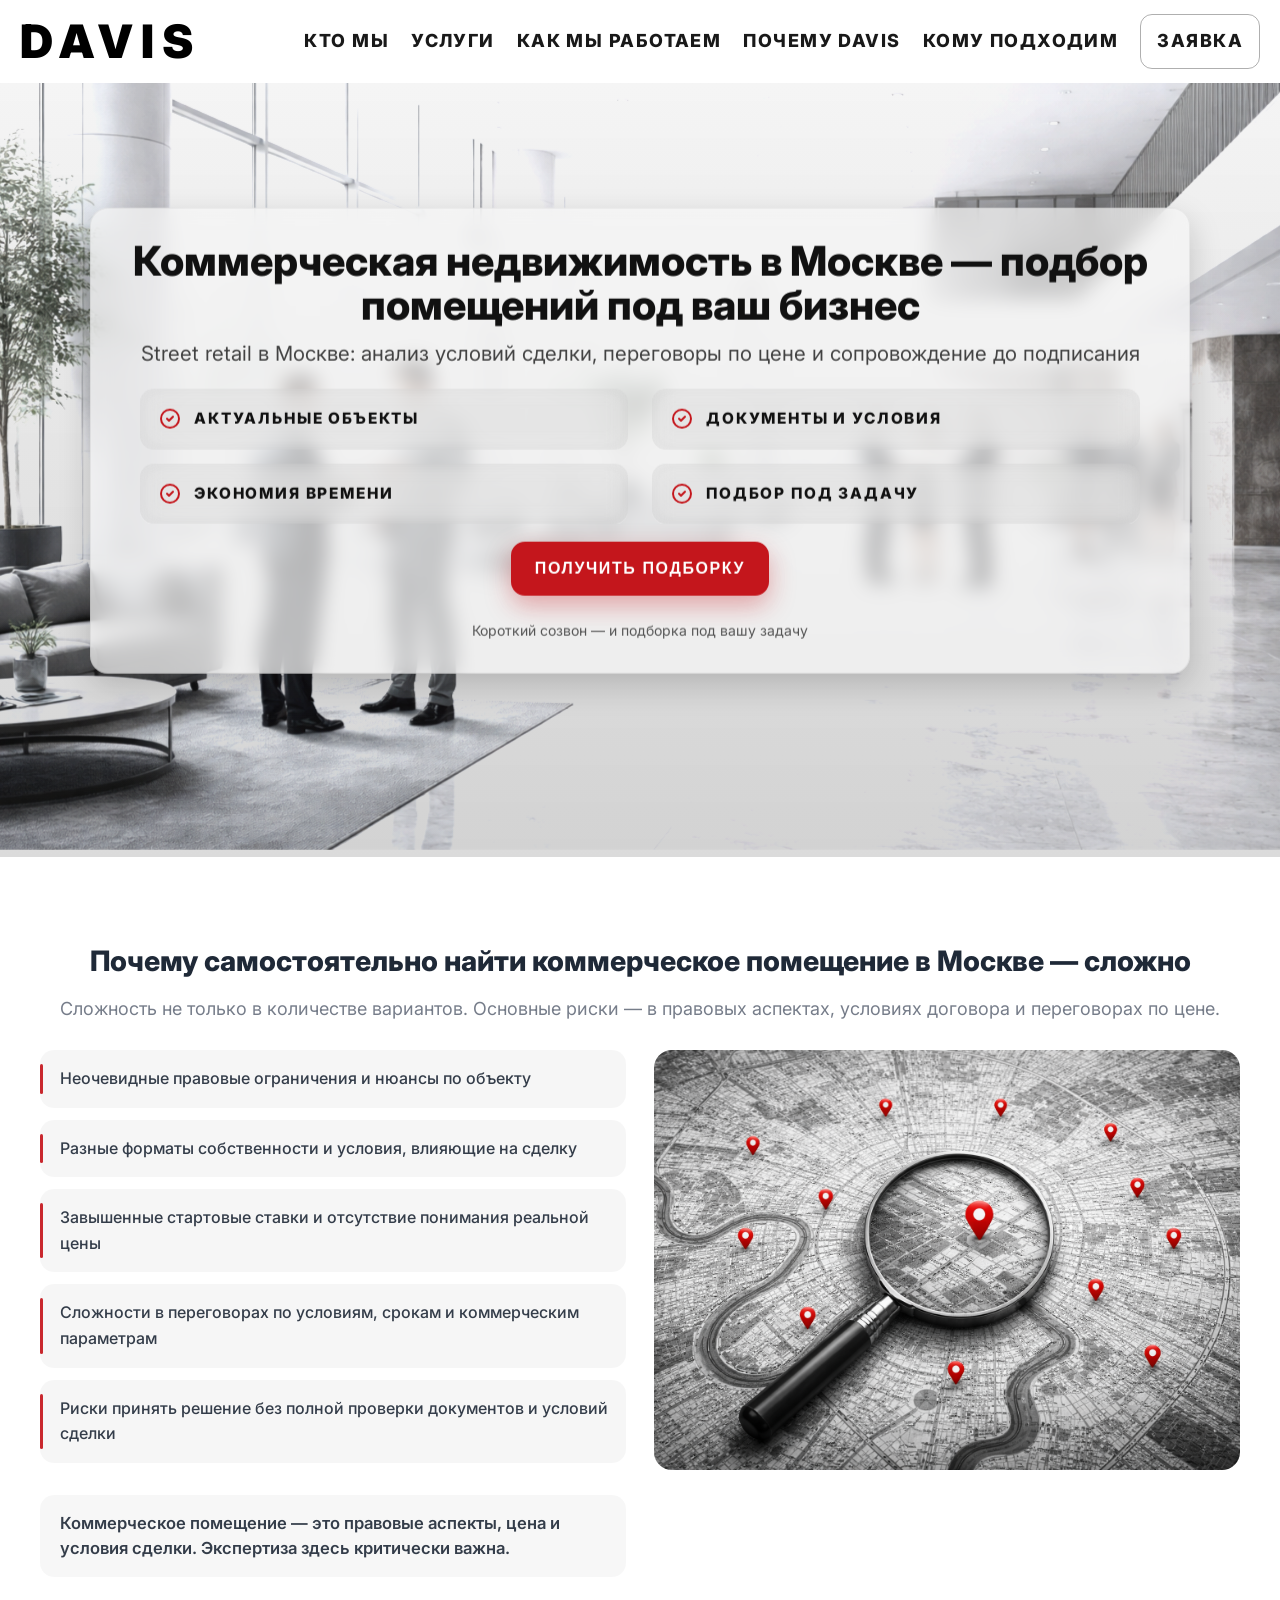
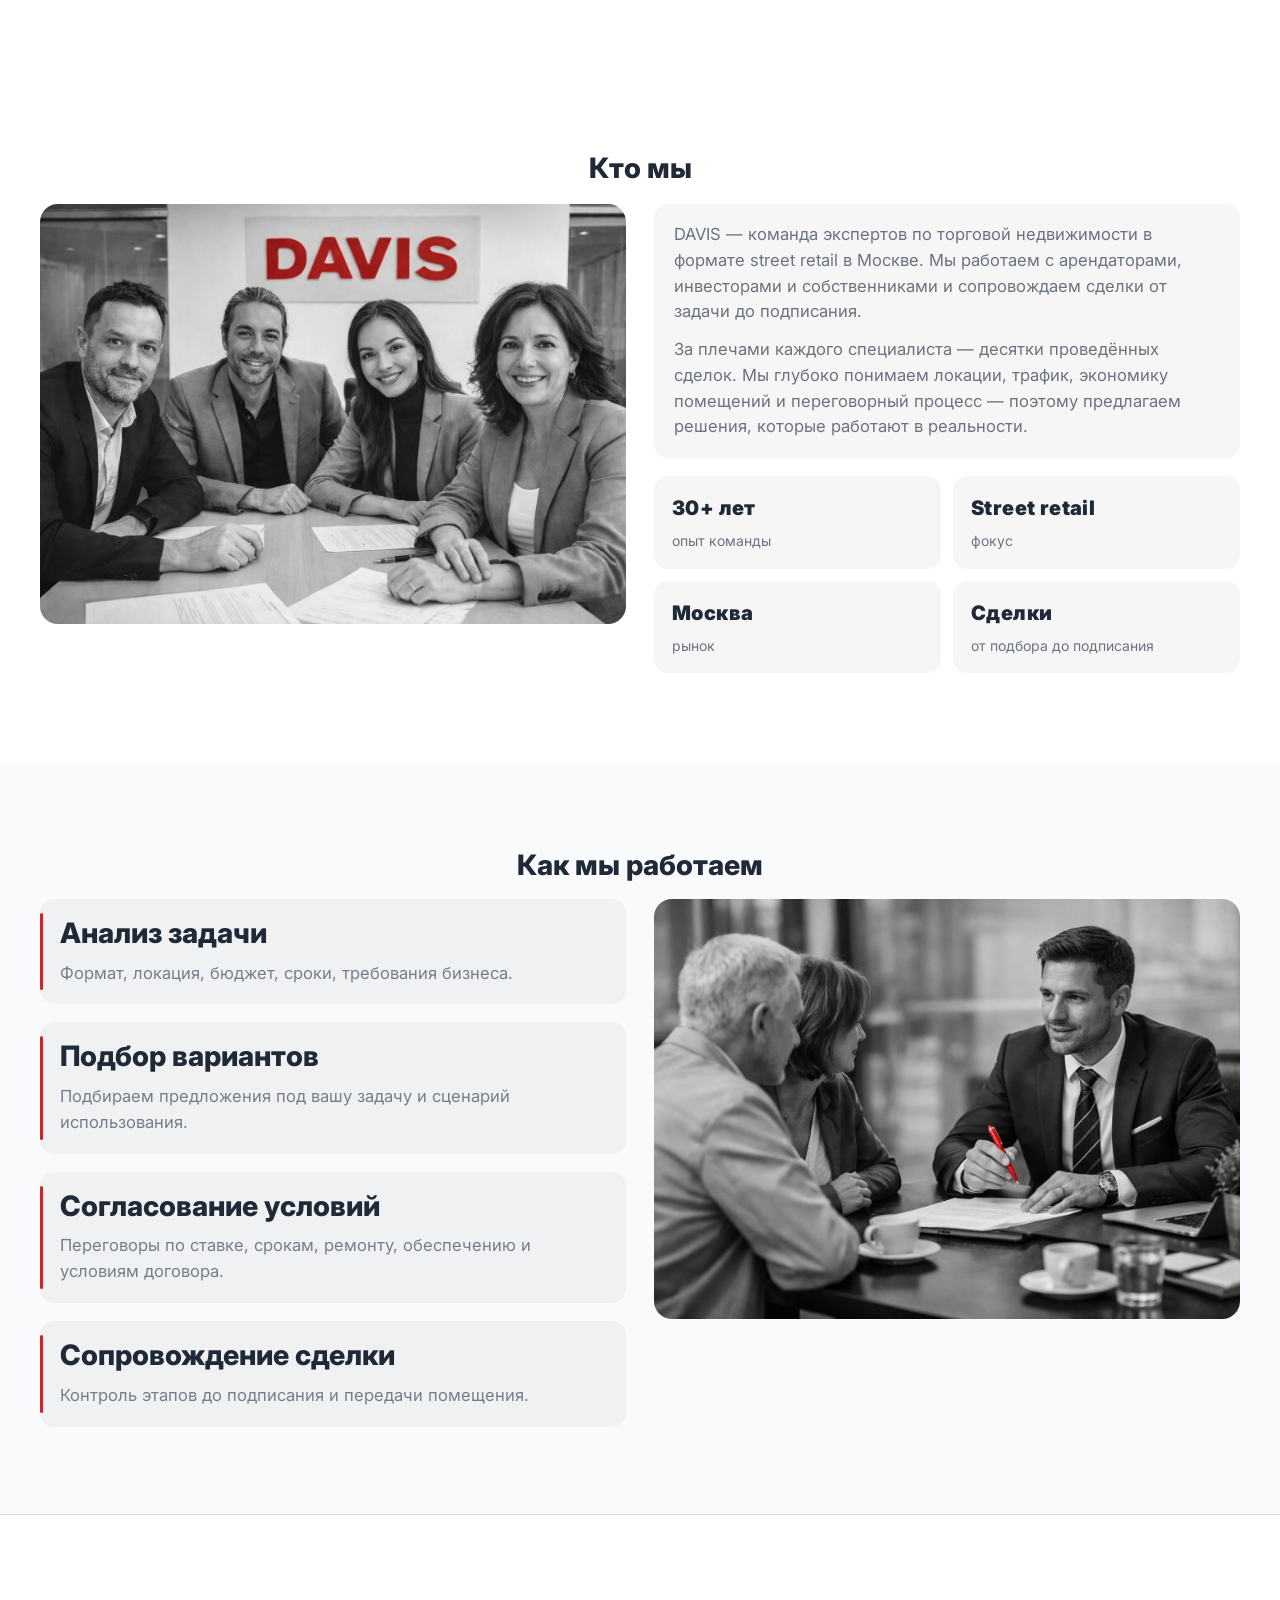
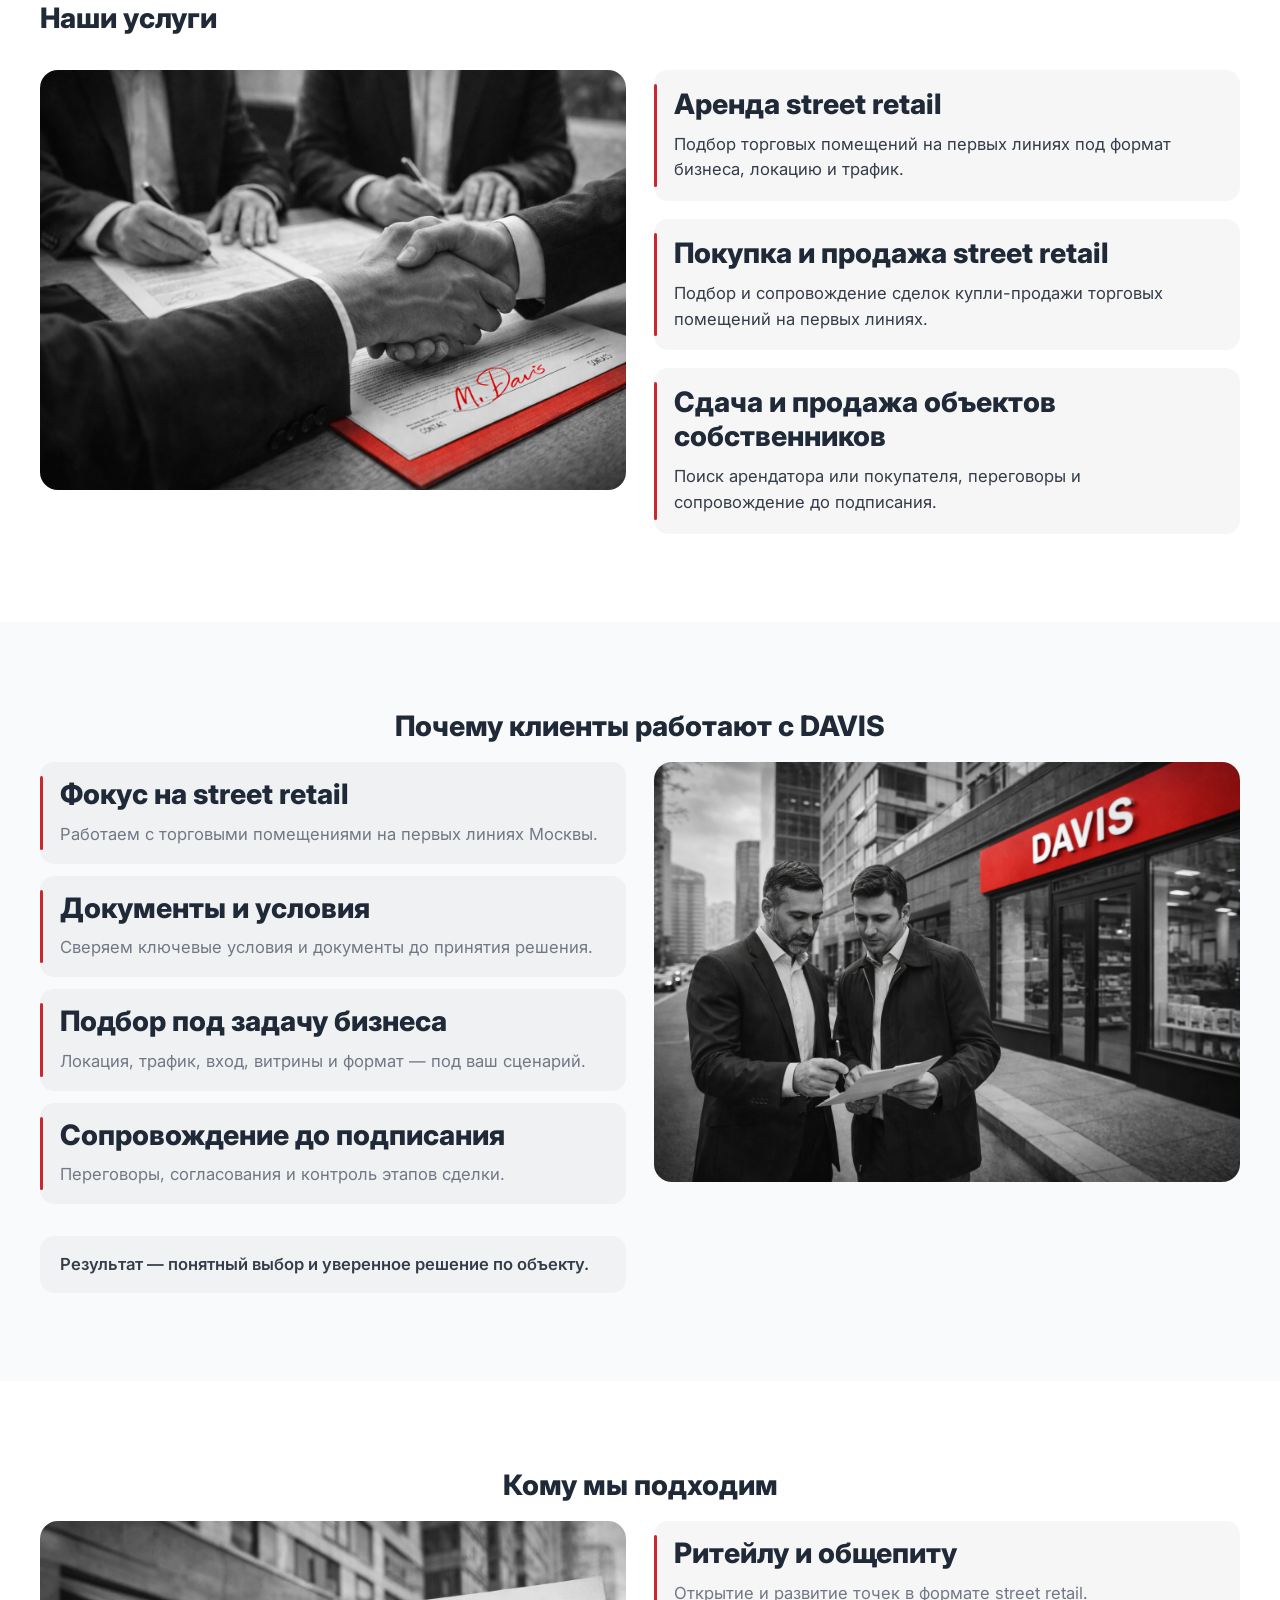
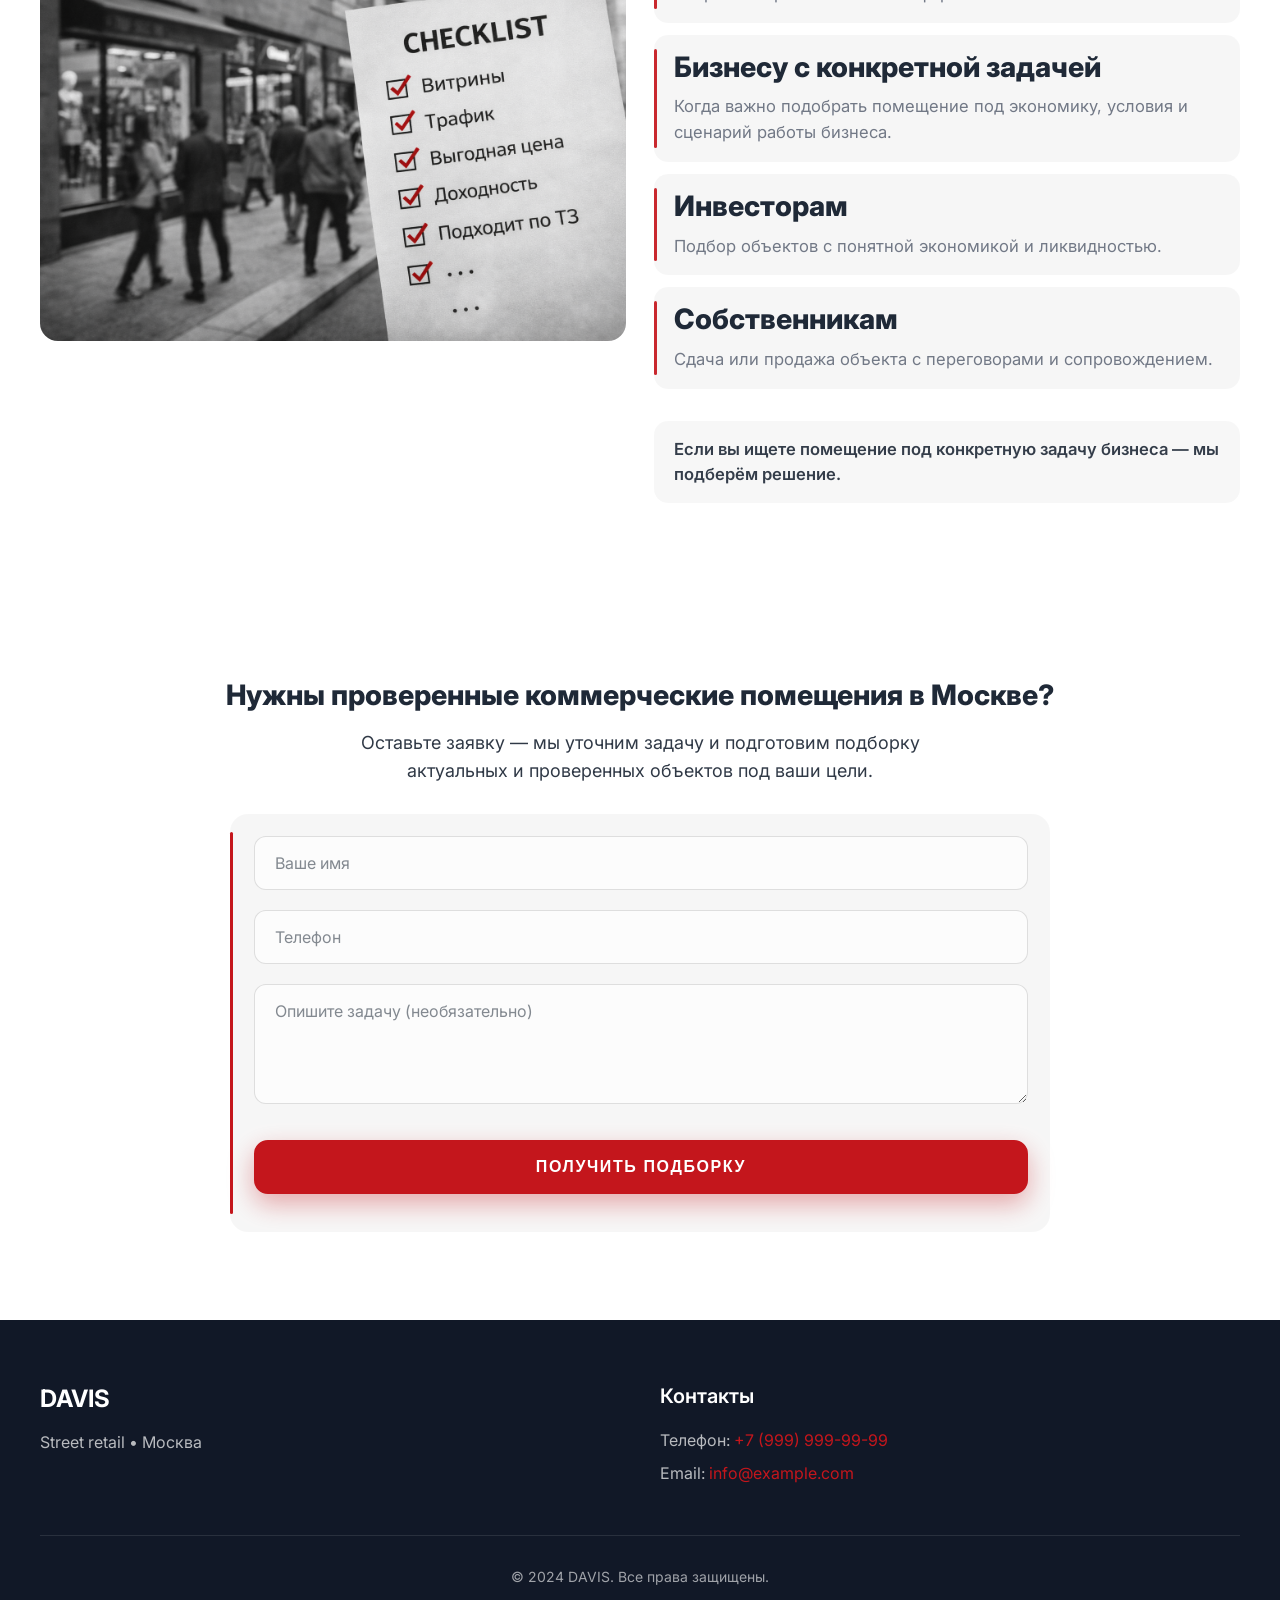
==== index.html @ 2d436b8e "init landing + deploy workflow" ====
<!DOCTYPE html>
<html lang="ru">
<head>
    <meta charset="UTF-8">
    <meta name="viewport" content="width=device-width, initial-scale=1.0">
    <title>Агентство коммерческой недвижимости | Москва</title>
    <link rel="stylesheet" href="assets/css/style.css">
    <link rel="preconnect" href="https://fonts.googleapis.com">
    <link rel="preconnect" href="https://fonts.gstatic.com" crossorigin>
    <link href="https://fonts.googleapis.com/css2?family=Inter:wght@400;500;600;700;800&display=swap" rel="stylesheet">
</head>
<body>
    <div class="scroll-progress" aria-hidden="true"></div>
    <!-- Header -->
    <header class="header">
      <div class="container header-inner">
        <a class="brand" href="#top">DAVIS</a>

        <button class="nav-toggle" type="button" aria-label="Открыть меню" aria-expanded="false">
          <span></span><span></span><span></span>
        </button>

        <nav class="nav">
          <a href="#about">КТО МЫ</a>
          <a href="#services">УСЛУГИ</a>
          <a href="#approach">КАК МЫ РАБОТАЕМ</a>
          <a href="#why">ПОЧЕМУ DAVIS</a>
          <a href="#forwhom">КОМУ ПОДХОДИМ</a>
          <a href="#contact-form" class="nav-cta">ЗАЯВКА</a>
        </nav>
      </div>
    </header>

    <div class="mobile-nav" id="mobileNav" aria-hidden="true">
      <a href="#about">КТО МЫ</a>
      <a href="#services">УСЛУГИ</a>
      <a href="#approach">КАК МЫ РАБОТАЕМ</a>
      <a href="#why">ПОЧЕМУ DAVIS</a>
      <a href="#forwhom">КОМУ ПОДХОДИМ</a>
      <a href="#contact-form" class="mobile-nav-cta">ЗАЯВКА</a>
    </div>

    <div class="backdrop" aria-hidden="true"></div>

    <!-- Hero-блок -->
    <section class="hero hero-parallax-bg" id="top">
      <div class="container hero-inner">
        <div class="hero-card hero-parallax-card">
          <h1 class="hero-title">Коммерческая недвижимость в Москве — подбор помещений под ваш бизнес</h1>
          <p class="hero-subtitle">Street retail в Москве: анализ условий сделки, переговоры по цене и сопровождение до подписания</p>

          <div class="hero-features hero-features-2x2">
            <div class="feature-item">
              <svg width="24" height="24" viewBox="0 0 24 24" fill="none" xmlns="http://www.w3.org/2000/svg">
                <path d="M9 12L11 14L15 10M21 12C21 16.9706 16.9706 21 12 21C7.02944 21 3 16.9706 3 12C3 7.02944 7.02944 3 12 3C16.9706 3 21 7.02944 21 12Z" stroke="currentColor" stroke-width="2" stroke-linecap="round" stroke-linejoin="round"/>
              </svg>
              <span>Актуальные объекты</span>
            </div>

            <div class="feature-item">
              <svg width="24" height="24" viewBox="0 0 24 24" fill="none" xmlns="http://www.w3.org/2000/svg">
                <path d="M9 12L11 14L15 10M21 12C21 16.9706 16.9706 21 12 21C7.02944 21 3 16.9706 3 12C3 7.02944 7.02944 3 12 3C16.9706 3 21 7.02944 21 12Z" stroke="currentColor" stroke-width="2" stroke-linecap="round" stroke-linejoin="round"/>
              </svg>
              <span>Документы и условия</span>
            </div>

            <div class="feature-item">
              <svg width="24" height="24" viewBox="0 0 24 24" fill="none" xmlns="http://www.w3.org/2000/svg">
                <path d="M9 12L11 14L15 10M21 12C21 16.9706 16.9706 21 12 21C7.02944 21 3 16.9706 3 12C3 7.02944 7.02944 3 12 3C16.9706 3 21 7.02944 21 12Z" stroke="currentColor" stroke-width="2" stroke-linecap="round" stroke-linejoin="round"/>
              </svg>
              <span>Экономия времени</span>
            </div>

            <div class="feature-item">
              <svg width="24" height="24" viewBox="0 0 24 24" fill="none" xmlns="http://www.w3.org/2000/svg">
                <path d="M9 12L11 14L15 10M21 12C21 16.9706 16.9706 21 12 21C7.02944 21 3 16.9706 3 12C3 7.02944 7.02944 3 12 3C16.9706 3 21 7.02944 21 12Z" stroke="currentColor" stroke-width="2" stroke-linecap="round" stroke-linejoin="round"/>
              </svg>
              <span>Подбор под задачу</span>
            </div>
          </div>

          <button class="cta-button" onclick="scrollToForm()">ПОЛУЧИТЬ ПОДБОРКУ</button>
          <p class="hero-note">Короткий созвон — и подборка под вашу задачу</p>
        </div>
      </div>
    </section>

    <!-- Блок "Проблемы рынка" -->
    <section class="problems reveal" id="problems">
        <div class="container">
            <h2 class="section-title">Почему самостоятельно найти коммерческое помещение в Москве — сложно</h2>
            <p class="section-text">
                Сложность не только в количестве вариантов. Основные риски — в правовых аспектах, условиях договора и переговорах по цене.
            </p>

            <div class="problems-layout">
                <!-- ЛЕВАЯ: список пунктов -->
                <div class="problems-left reveal text-reveal">
                    <div class="problems-list reveal-stagger">
                        <div class="problem-item">
                            <p>Неочевидные правовые ограничения и нюансы по объекту</p>
                        </div>

                        <div class="problem-item">
                            <p>Разные форматы собственности и условия, влияющие на сделку</p>
                        </div>

                        <div class="problem-item">
                            <p>Завышенные стартовые ставки и отсутствие понимания реальной цены</p>
                        </div>

                        <div class="problem-item">
                            <p>Сложности в переговорах по условиям, срокам и коммерческим параметрам</p>
                        </div>

                        <div class="problem-item">
                            <p>Риски принять решение без полной проверки документов и условий сделки</p>
                        </div>
                    </div>

                    <p class="accent-text">
                        Коммерческое помещение — это правовые аспекты, цена и условия сделки. Экспертиза здесь критически важна.
                    </p>
                </div>

                <!-- ПРАВАЯ: место под фото -->
                <div class="problems-media sticky-media media-parallax reveal media-reveal" aria-label="Иллюстрация: поиск помещения и переговоры"></div>
            </div>
        </div>
    </section>

    <!-- Блок "Кто мы" -->
    <section class="about reveal" id="about">
        <div class="container">
            <h2 class="section-title">Кто мы</h2>

            <div class="about-layout">
                <!-- СЛЕВА: фото команды (добавим позже) -->
                <div class="about-media sticky-media media-parallax reveal media-reveal" aria-label="Команда DAVIS"></div>

                <!-- СПРАВА: текст -->
                <div class="about-right reveal text-reveal">
                    <div class="about-text">
                        <p>
                            DAVIS — команда экспертов по торговой недвижимости в формате street retail в Москве.
                            Мы работаем с арендаторами, инвесторами и собственниками и сопровождаем сделки от задачи до подписания.
                        </p>

                        <p>
                            За плечами каждого специалиста — десятки проведённых сделок.
                            Мы глубоко понимаем локации, трафик, экономику помещений и переговорный процесс — поэтому предлагаем решения,
                            которые работают в реальности.
                        </p>
                    </div>

                    <div class="about-facts">
                        <div class="about-fact">
                            <strong>30+ лет</strong>
                            <span>опыт команды</span>
                        </div>

                        <div class="about-fact">
                            <strong>Street retail</strong>
                            <span>фокус</span>
                        </div>

                        <div class="about-fact">
                            <strong>Москва</strong>
                            <span>рынок</span>
                        </div>

                        <div class="about-fact">
                            <strong>Сделки</strong>
                            <span>от подбора до подписания</span>
                        </div>
                    </div>
                </div>
            </div>
        </div>
    </section>

    <!-- Блок "Наш подход" -->
    <section class="approach reveal" id="approach">
        <div class="container">
            <h2 class="section-title">Как мы работаем</h2>

            <div class="approach-layout">
                <!-- Левая колонка: шаги -->
                <div class="steps steps-vertical reveal-stagger">
                    <div class="step">
                        <h3>Анализ задачи</h3>
                        <p>Формат, локация, бюджет, сроки, требования бизнеса.</p>
                    </div>

                    <div class="step">
                        <h3>Подбор вариантов</h3>
                        <p>Подбираем предложения под вашу задачу и сценарий использования.</p>
                    </div>

                    <div class="step">
                        <h3>Согласование условий</h3>
                        <p>Переговоры по ставке, срокам, ремонту, обеспечению и условиям договора.</p>
                    </div>

                    <div class="step">
                        <h3>Сопровождение сделки</h3>
                        <p>Контроль этапов до подписания и передачи помещения.</p>
                    </div>
                </div>

                <!-- Правая колонка: изображение -->
                <div class="approach-media sticky-media media-parallax reveal media-reveal" aria-label="Переговоры брокера с клиентом"></div>
            </div>
        </div>
    </section>

    <!-- Блок "Услуги" -->
    <section class="services reveal" id="services">
        <div class="container">
            <h2 class="section-title">Наши услуги</h2>

            <div class="services-layout">
                <!-- СЛЕВА: место под фото (позже добавим) -->
                <div class="services-media sticky-media media-parallax reveal media-reveal" aria-label="Иллюстрация услуг DAVIS"></div>

                <!-- СПРАВА: вертикальный список -->
                <div class="services-list reveal-stagger">
                    <div class="service-row">
                        <h3>Аренда street retail</h3>
                        <p>Подбор торговых помещений на первых линиях под формат бизнеса, локацию и трафик.</p>
                    </div>

                    <div class="service-row">
                        <h3>Покупка и продажа street retail</h3>
                        <p>Подбор и сопровождение сделок купли-продажи торговых помещений на первых линиях.</p>
                    </div>

                    <div class="service-row">
                        <h3>Сдача и продажа объектов собственников</h3>
                        <p>Поиск арендатора или покупателя, переговоры и сопровождение до подписания.</p>
                    </div>
                </div>
            </div>
        </div>
    </section>

    <!-- Блок "Почему мы" -->
    <section class="why-us reveal" id="why">
        <div class="container">
            <h2 class="section-title">Почему клиенты работают с DAVIS</h2>

            <div class="why-layout">
                <!-- СЛЕВА: список -->
                <div class="why-left reveal text-reveal">
                    <div class="why-list reveal-stagger">
                        <div class="why-item">
                            <h3>Фокус на street retail</h3>
                            <p>Работаем с торговыми помещениями на первых линиях Москвы.</p>
                        </div>

                        <div class="why-item">
                            <h3>Документы и условия</h3>
                            <p>Сверяем ключевые условия и документы до принятия решения.</p>
                        </div>

                        <div class="why-item">
                            <h3>Подбор под задачу бизнеса</h3>
                            <p>Локация, трафик, вход, витрины и формат — под ваш сценарий.</p>
                        </div>

                        <div class="why-item">
                            <h3>Сопровождение до подписания</h3>
                            <p>Переговоры, согласования и контроль этапов сделки.</p>
                        </div>
                    </div>

                    <p class="accent-text">Результат — понятный выбор и уверенное решение по объекту.</p>
                </div>

                <!-- СПРАВА: фото позже -->
                <div class="why-media sticky-media media-parallax reveal media-reveal" aria-label="Иллюстрация: переговоры и подписание"></div>
            </div>
        </div>
    </section>

    <!-- Блок "Для кого" -->
    <section class="for-whom reveal" id="forwhom">
        <div class="container">
            <h2 class="section-title">Кому мы подходим</h2>

            <div class="who-layout">
                <!-- СЛЕВА: фото -->
                <div class="who-media sticky-media media-parallax reveal media-reveal" aria-label="Иллюстрация: street retail в Москве"></div>

                <!-- СПРАВА: текст -->
                <div class="who-left reveal text-reveal">
                    <div class="who-list reveal-stagger">
                        <div class="who-item">
                            <h3>Ритейлу и общепиту</h3>
                            <p>Открытие и развитие точек в формате street retail.</p>
                        </div>

                        <div class="who-item">
                            <h3>Бизнесу с конкретной задачей</h3>
                            <p>Когда важно подобрать помещение под экономику, условия и сценарий работы бизнеса.</p>
                        </div>

                        <div class="who-item">
                            <h3>Инвесторам</h3>
                            <p>Подбор объектов с понятной экономикой и ликвидностью.</p>
                        </div>

                        <div class="who-item">
                            <h3>Собственникам</h3>
                            <p>Сдача или продажа объекта с переговорами и сопровождением.</p>
                        </div>
                    </div>

                    <p class="accent-text">
                        Если вы ищете помещение под конкретную задачу бизнеса — мы подберём решение.
                    </p>
                </div>
            </div>
        </div>
    </section>

    <!-- Финальный CTA -->
    <section class="final-cta" id="contact-form">
        <div class="container">
            <h2 class="section-title">Нужны проверенные коммерческие помещения в Москве?</h2>
            <p class="section-text">Оставьте заявку — мы уточним задачу и подготовим подборку<br>актуальных и проверенных объектов под ваши цели.</p>
            
            <form class="contact-form" id="contactForm">
                <div class="form-group">
                    <input type="text" id="name" name="name" placeholder="Ваше имя" required>
                </div>
                <div class="form-group">
                    <input type="tel" id="phone" name="phone" placeholder="Телефон" required>
                </div>
                <div class="form-group">
                    <textarea id="message" name="message" placeholder="Опишите задачу (необязательно)" rows="4"></textarea>
                </div>
                <button type="submit" class="cta-button">Получить подборку</button>
            </form>
        </div>
    </section>

    <!-- Подвал -->
    <footer class="footer">
        <div class="container">
            <div class="footer-content">
                <div class="footer-info">
                    <h3>DAVIS</h3>
                    <p>Street retail • Москва</p>
                </div>
                <div class="footer-contacts">
                    <h4>Контакты</h4>
                    <p>Телефон: <a href="tel:+79999999999">+7 (999) 999-99-99</a></p>
                    <p>Email: <a href="mailto:info@example.com">info@example.com</a></p>
                </div>
            </div>
            <div class="footer-bottom">
                <p>&copy; 2024 DAVIS. Все права защищены.</p>
            </div>
        </div>
    </footer>

    <a class="sticky-cta" href="#contact-form" aria-label="Оставить заявку">
      ОСТАВИТЬ ЗАЯВКУ
    </a>

    <script src="assets/js/script.js"></script>
</body>
</html>
---- assets/css/style.css ----
/* Общие стили */
* {
    margin: 0;
    padding: 0;
    box-sizing: border-box;
}

:root {
    --red: #c4161c;
    --card-bg: rgba(0,0,0,0.035);
    --graphite: rgba(22,22,22,0.82);
    --line: rgba(255,255,255,0.10);
    --text-dark: #1F2937;
    --text-gray: #6B7280;
    --bg-light: #F9FAFB;
    --bg-white: #FFFFFF;
    --border-color: #E5E7EB;
}

body {
    font-family: 'Inter', -apple-system, BlinkMacSystemFont, 'Segoe UI', Roboto, sans-serif;
    color: var(--text-dark);
    line-height: 1.6;
    overflow-x: hidden;
}

.container {
    max-width: 1240px;
    margin: 0 auto;
    padding: 0 20px;
}

/* Hero-блок */
.hero {
    position: relative;
    min-height: 86vh;
    display: flex;
    align-items: center;
    overflow: hidden;
    color: #111;
    text-align: center;
}

/* Слой с картинкой */
.hero::before {
    content: "";
    position: absolute;
    inset: 0;
    background-image: url("../img/hero-davis.png");
    background-size: cover;
    background-position: center;
    filter: brightness(1.35) contrast(0.92);
    transform: scale(1.02) translateY(var(--bg-shift, 0)); /* чтобы не было белых краёв от фильтра */
}

/* Мягкое затемнение для читаемости текста (не "траур") */
.hero::after {
    content: "";
    position: absolute;
    inset: 0;
    background: linear-gradient(
        rgba(255,255,255,0.06),
        rgba(0,0,0,0.14)
    );
}

.hero-inner,
.hero-card {
    position: relative;
    z-index: 1;
}

.hero-inner {
    width: 100%;
}

/* карточка текста */
.hero-card {
    max-width: 1100px;
    width: min(1100px, 100%);
    margin: 0 auto;
    padding: 30px;
    border-radius: 18px;
    background: rgba(245,245,245,0.72);
    backdrop-filter: blur(10px);
    border: 1px solid rgba(0,0,0,0.06);
    box-shadow: 0 12px 32px rgba(0,0,0,0.18);
}

.hero-title {
    font-size: clamp(30px, 3.2vw, 52px);
    line-height: 1.08;
    margin-bottom: 14px;
    font-weight: 800;
    color: #111;
}

.hero-subtitle {
    font-size: clamp(18px, 1.6vw, 24px);
    line-height: 1.25;
    margin-bottom: 22px;
    opacity: 0.92;
    font-weight: 400;
    color: #333;
}

/* Разрешаем переносы для заголовка */
@media (min-width: 901px){
  .hero-title{
    white-space: normal;
  }
  .hero-subtitle{
    white-space: nowrap;
    overflow: visible;
  }
}

/* На мобилке разрешаем переносы */
@media (max-width: 900px){
  .hero-title, .hero-subtitle{
    white-space: normal;
  }
}

.hero-features {
    display: grid;
    grid-template-columns: repeat(2, minmax(0, 1fr));
    gap: 12px 18px;
    margin-bottom: 48px;
    max-width: 1000px;
    margin-left: auto;
    margin-right: auto;
}

@media (min-width: 900px) {
    .hero-features {
        grid-template-columns: repeat(4, minmax(0, 1fr));
    }
}

/* HERO features 2x2 */
.hero-features-2x2{
  display: grid;
  grid-template-columns: repeat(2, minmax(0, 1fr));
  gap: 14px 24px;
  margin-top: 18px;
  margin-bottom: 18px;
}

.feature-item {
    display: flex;
    align-items: center;
    gap: 12px;
    padding: 18px 18px;
    border-radius: 14px;
    background: rgba(0,0,0,0.06);
    backdrop-filter: blur(10px);
    text-align: left;
}

.feature-item svg {
    flex-shrink: 0;
    color: var(--red);
}

.feature-item span {
    font-weight: 800;
    letter-spacing: 0.12em;
    text-transform: uppercase;
    /* увеличили */
    font-size: clamp(13px, 1.2vw, 16px);
    color: #111;
}

.cta-button {
    display: inline-flex;
    align-items: center;
    justify-content: center;
    padding: 16px 22px;
    border-radius: 14px;
    border: 2px solid var(--red);
    background: var(--red);
    color: #fff;
    font-weight: 900;
    letter-spacing: 0.10em;
    text-transform: uppercase;
    cursor: pointer;
    transition: transform .12s ease, box-shadow .12s ease, background .12s ease;
    box-shadow: 0 10px 26px rgba(196,22,28,0.35);
    margin-bottom: 16px;
    font-size: 16px;
}

.cta-button:hover {
    transform: translateY(-1px);
    box-shadow: 0 14px 34px rgba(196,22,28,0.42);
}

.cta-button:active {
    transform: translateY(0);
}

.hero-note {
    font-size: 14px;
    color: #555;
    margin-top: 8px;
}

/* Блок "Проблемы рынка" */
.problems {
    background: var(--bg-white);
}

/* единые отступы секций */
section{
  padding: 88px 0;
  scroll-margin-top: 90px;
}

/* заголовки секций — крупнее и ровнее */
/* Название раздела */
.section-title {
    font-size: clamp(22px, 2.2vw, 30px);
    font-weight: 800;
    line-height: 1.2;
    margin: 0 0 16px 0;
    text-align: center;
    margin-left: auto;
    margin-right: auto;
}

.section-text {
    font-size: 18px;
    line-height: 1.6;
    margin: 0 0 26px 0;
    opacity: 0.92;
    color: var(--text-gray);
    text-align: center;
}

.problems-layout{
  display: grid;
  grid-template-columns: 1fr 1fr; /* 50/50 */
  gap: 28px;
  align-items: stretch;
  margin-top: 18px;
}

.problems-left{
  display: flex;
  flex-direction: column;
  gap: 18px;
}

.problems-list{
  display: grid;
  gap: 12px;
}

.problem-item{
  position: relative;
  padding: 16px 18px 16px 20px;
  border-radius: 14px;
  background: var(--card-bg);
}

.problem-item::before{
  content:"";
  position:absolute;
  left:0;
  top: 14px;
  bottom: 14px;
  width: 3px;
  background: var(--red);
  border-radius: 3px;
}

.problem-item p{
  margin: 0;
  opacity: 0.9;
}

.accent-text{
  margin-top: 14px;
  padding: 16px 18px 16px 20px;
  border-radius: 14px;
  background: var(--card-bg); /* тот же серый, что и везде */
  color: inherit;
  font-size: clamp(16px, 1.3vw, 18px);
  font-weight: 600;
  line-height: 1.5;
  opacity: 0.9;
}

.problems-media{
  border-radius: 18px;
  overflow: hidden;
  background: var(--card-bg);
  min-height: 420px; /* чтобы не было пустоты */
  background-image: url("../img/moscow-map-search-bw.jpg.png");
  background-size: cover;
  background-position: center;
  background-repeat: no-repeat;
}

.problem-icon {
    font-size: 20px;
    flex-shrink: 0;
    font-weight: 600;
    color: var(--text-gray);
}

.problem-item p {
    font-size: 16px;
    font-weight: 500;
    color: var(--text-dark);
    line-height: 1.6;
}


/* Блок "Наш подход" */
.approach {
    background: var(--bg-light);
}

.approach-layout{
  display: grid;
  grid-template-columns: 1fr 1fr; /* 50/50 как в problems-layout */
  gap: 28px;
  align-items: stretch;   /* главное: одинаковая высота */
}

.steps-vertical{
  display: flex;
  flex-direction: column;
  gap: 18px;
  height: 100%;
}

/* Шаги: оставляем твой стиль, но без лишних верх/низ отступов */
.steps-vertical .step{
  padding: 18px 18px 18px 20px;
  border-radius: 14px;
  background: var(--card-bg);
  position: relative;
  text-align: left;
  box-shadow: none;
  transition: none;
  margin: 0;              /* важно, если где-то есть margin */
}


.steps-vertical .step:hover{
  transform: none;
  box-shadow: none;
}

/* тонкий красный акцент слева у каждого шага */
.steps-vertical .step::before{
  content:"";
  position:absolute;
  left: 0;
  top: 14px;
  bottom: 14px;
  width: 3px;
  background: var(--red);
  border-radius: 3px;
  opacity: 0.9;
}

/* Заголовки шагов — как section-title (крупно и жирно) */
.steps-vertical .step h3{
  margin: 0 0 10px 0;
  font-size: clamp(22px, 2.2vw, 30px);
  font-weight: 800;
  line-height: 1.2;
  color: var(--text-dark);
}

/* Подтекст — меньше и не жирный */
.steps-vertical .step p{
  margin: 0;
  font-size: clamp(16px, 1.3vw, 18px);
  font-weight: 400;
  line-height: 1.55;
  opacity: 0.9;
  max-width: 52ch;
  color: var(--text-gray);
}

.approach-media{
  border-radius: 18px;
  overflow: hidden;

  /* ВАЖНО: фон вместо <img> */
  background-image: url("../img/approach-meeting-bw-red.jpg");
  background-size: cover;
  background-position: center;
  background-repeat: no-repeat;

  /* чтобы не схлопывалось, если слева мало контента */
  min-height: 420px; /* как в problems-media */
}

/* мобильная версия */
@media (max-width: 900px){
  .approach-layout{
    grid-template-columns: 1fr;
  }
  .approach-media{
    min-height: 240px;
  }
  .services-layout{
    grid-template-columns: 1fr;
  }
  .services-media{
    min-height: 240px;
  }
  .problems-layout{
    grid-template-columns: 1fr;
  }
  .problems-media{
    min-height: 240px;
  }
  .why-layout{
    grid-template-columns: 1fr;
  }
  .why-media{
    min-height: 240px;
  }
  .who-layout{
    grid-template-columns: 1fr;
  }
  .who-media{
    min-height: 240px;
  }
  .about-layout{
    grid-template-columns: 1fr;
  }
  .about-media{
    min-height: 240px;
  }
  .about-facts{
    grid-template-columns: 1fr;
  }
}

/* ABOUT (Кто мы) — фото слева, текст справа */
.about{
  background: var(--bg-white);
}

.about-layout{
  display: grid;
  grid-template-columns: 1fr 1fr;
  gap: 28px;
  align-items: stretch;
  margin-top: 18px;
}

.about-media{
  border-radius: 18px;
  overflow: hidden;
  background: rgba(0,0,0,0.04);
  min-height: 420px;
  background-image: url("../img/about-davis-team-bw-red.jpg");
  background-size: cover;
  background-position: center;
  background-repeat: no-repeat;
}

.about-right{
  display: flex;
  flex-direction: column;
  gap: 18px;
}

.about-text{
  padding: 18px 18px 18px 20px;
  border-radius: 14px;
  background: var(--card-bg, rgba(0,0,0,0.035));
  text-align: left;
}

.about-text p{
  margin: 0 0 12px 0;
  font-size: clamp(16px, 1.3vw, 18px);
  line-height: 1.55;
  color: var(--text-gray);
}
.about-text p:last-child{
  margin-bottom: 0;
}

.about-facts{
  display: grid;
  grid-template-columns: repeat(2, minmax(0, 1fr));
  gap: 12px;
}

.about-fact{
  padding: 16px 18px;
  border-radius: 14px;
  background: var(--card-bg, rgba(0,0,0,0.035));
}

.about-fact strong{
  display: block;
  font-size: 20px;
  font-weight: 900;
  color: var(--text-dark);
  letter-spacing: 0.02em;
}

.about-fact span{
  display: block;
  margin-top: 6px;
  font-size: 14px;
  color: var(--text-gray);
}


.step {
    text-align: center;
    padding: 32px 24px;
    background: var(--bg-white);
    border-radius: 16px;
    box-shadow: 0 2px 8px rgba(0, 0, 0, 0.05);
    transition: transform 0.3s ease, box-shadow 0.3s ease;
}

.step:hover {
    transform: translateY(-4px);
    box-shadow: 0 8px 24px rgba(0, 0, 0, 0.1);
}




/* Блок "Услуги" */
.services {
    background: var(--bg-white);
    position: relative;
}

/* тончайшая линия сверху секции */
.services::before{
  content:"";
  position:absolute;
  left: 0;
  right: 0;
  top: 0;
  height: 1px;
  background: rgba(209,31,42,0.22);
}

/* микро-точка у заголовка */
.services .section-title{
  position: relative;
  display: inline-block;
}


/* SERVICES LAYOUT: сетка услуг + "полоса слева" как в "как мы работаем" */
.services-layout{
  display: grid;
  grid-template-columns: 1fr 1fr; /* слева фото, справа список */
  gap: 28px;
  align-items: stretch;
  margin-top: 18px;
}

/* слева блок под фото (пока пустой) */
.services-media{
  border-radius: 18px;
  overflow: hidden;
  background: var(--card-bg);
  min-height: 420px; /* чтобы не было пустоты */
  background-image: url("../img/services-meeting-bw-red.jpg");
  background-size: cover;
  background-position: center;
  background-repeat: no-repeat;
}

/* справа список услуг */
.services-list{
  display: flex;
  flex-direction: column;
  gap: 18px;
}

.service-row{
  position: relative;
  padding: 18px 18px 18px 20px;
  border-radius: 14px;
  background: var(--card-bg);
}

/* ВАЖНО: если ты хочешь красную полосу как в "как мы работаем" — оставляем */
.service-row::before{
  content:"";
  position:absolute;
  left:0;
  top: 14px;
  bottom: 14px;
  width: 3px;
  background: var(--red);
  border-radius: 3px;
}

/* Заголовки услуг — крупные и жирные, как section-title (ты это просил ранее для шагов) */
.service-row h3{
  margin: 0 0 10px 0;
  font-size: clamp(22px, 2.2vw, 30px);
  font-weight: 800;
  line-height: 1.2;
}

/* Описание — меньше и не жирное */
.service-row p{
  margin: 0;
  font-size: clamp(16px, 1.3vw, 18px);
  font-weight: 400;
  line-height: 1.55;
  opacity: 0.9;
  max-width: 52ch;
}

/* Блок "Почему мы" */
.why-us {
    background: var(--bg-light);
}

.advantages {
    display: grid;
    grid-template-columns: repeat(auto-fit, minmax(280px, 1fr));
    gap: 24px;
    margin-bottom: 48px;
}

.advantage-item {
    display: flex;
    align-items: center;
    gap: 16px;
    padding: 20px;
    background: var(--bg-white);
    border-radius: 12px;
    box-shadow: 0 2px 8px rgba(0, 0, 0, 0.05);
}

.advantage-item svg {
    flex-shrink: 0;
    color: var(--red);
}

.advantage-item span {
    font-size: 16px;
    font-weight: 500;
    color: var(--text-dark);
}

.accent-quote {
    text-align: center;
    font-size: 24px;
    font-weight: 700;
    color: var(--text-dark);
    padding: 32px;
    background: var(--bg-white);
    border-radius: 16px;
    max-width: 700px;
    margin: 0 auto;
    border-left: 4px solid var(--red);
}

/* Блок "Для кого" */
.for-whom {
    background: var(--bg-white);
}

/* WHO 50/50 */
.who-layout{
  display: grid;
  grid-template-columns: 1fr 1fr;
  gap: 28px;
  align-items: stretch;
  margin-top: 18px;
}

.who-left{
  display: flex;
  flex-direction: column;
  gap: 18px;
}

.who-list{
  display: grid;
  gap: 12px;
}

.who-item{
  position: relative;
  padding: 16px 18px 16px 20px;
  border-radius: 14px;
  background: var(--card-bg, rgba(0,0,0,0.035));
}

.who-item::before{
  content:"";
  position:absolute;
  left:0;
  top:14px;
  bottom:14px;
  width:3px;
  background: var(--red);
  border-radius:3px;
}

.who-item h3{
  margin: 0 0 10px 0;
  font-size: clamp(22px, 2.2vw, 30px);
  font-weight: 800;
  line-height: 1.2;
  color: var(--text-dark);
}

.who-item p{
  margin: 0;
  font-size: clamp(16px, 1.3vw, 18px);
  font-weight: 400;
  line-height: 1.55;
  color: var(--text-gray);
  opacity: 0.95;
}

.who-media{
  border-radius: 18px;
  overflow: hidden;
  background: rgba(0,0,0,0.04);
  min-height: 420px;
  background-image: url("../img/who-street-retail-checklist-bw-red.jpg");
  background-size: cover;
  background-position: center;
  background-repeat: no-repeat;
}

/* FINAL CTA — в общем стиле сайта */
.final-cta{
  background: var(--bg-white);
  color: var(--text-dark);
}

.final-cta .section-title,
.final-cta .section-text{
  color: inherit;
}

.contact-form{
  max-width: 820px;
  margin: 28px auto 0;
  padding: 22px 22px 22px 24px;
  border-radius: 18px;
  background: var(--card-bg, rgba(0,0,0,0.035));
  position: relative;
}

.contact-form::before{
  content:"";
  position:absolute;
  left:0;
  top:18px;
  bottom:18px;
  width:3px;
  background: var(--red);
  border-radius:3px;
}

.form-group {
    margin-bottom: 20px;
}

.form-group input,
.form-group textarea {
    width: 100%;
    padding: 16px 20px;
    font-size: 16px;
    border: 1px solid rgba(0,0,0,0.12);
    border-radius: 12px;
    background: rgba(255,255,255,0.65);
    color: var(--text-dark);
    font-family: inherit;
    transition: all 0.3s ease;
}

.form-group input::placeholder,
.form-group textarea::placeholder {
    color: rgba(31,41,55,0.55);
}

.form-group input:focus,
.form-group textarea:focus {
    outline: none;
    border-color: rgba(196,22,28,0.55);
    background: rgba(255,255,255,0.85);
}

.form-group textarea {
    resize: vertical;
    min-height: 120px;
}

.contact-form .cta-button {
    width: 100%;
    margin-top: 8px;
}

/* Подвал */
.footer {
    background: #111827;
    color: rgba(255, 255, 255, 0.8);
    padding: 60px 0 30px;
}

.footer-content {
    display: grid;
    grid-template-columns: repeat(auto-fit, minmax(250px, 1fr));
    gap: 40px;
    margin-bottom: 40px;
}

.footer-info h3 {
    font-size: 24px;
    font-weight: 700;
    color: white;
    margin-bottom: 12px;
}

.footer-info p {
    font-size: 16px;
    color: rgba(255, 255, 255, 0.7);
}

.footer-contacts h4 {
    font-size: 20px;
    font-weight: 600;
    color: white;
    margin-bottom: 16px;
}

.footer-contacts p {
    font-size: 16px;
    margin-bottom: 8px;
    color: rgba(255, 255, 255, 0.7);
}

.footer-contacts a {
    color: var(--red);
    text-decoration: none;
    transition: color 0.3s ease;
}

.footer-contacts a:hover {
    color: var(--primary-dark);
}

.footer-bottom {
    text-align: center;
    padding-top: 30px;
    border-top: 1px solid rgba(255, 255, 255, 0.1);
}

.footer-bottom p {
    font-size: 14px;
    color: rgba(255, 255, 255, 0.6);
}

/* Адаптивность */
@media (max-width: 768px) {
    .hero-title {
        font-size: 32px;
    }

    .hero-subtitle {
        font-size: 18px;
    }

    .hero-features {
        grid-template-columns: repeat(2, minmax(0, 1fr));
    }

    .section-title {
        font-size: 32px;
    }

    .step-body h3 {
        font-size: 26px;
    }

    .section-text {
        font-size: 16px;
    }

    .steps,

    .problems-list {
        grid-template-columns: 1fr;
    }

    .advantages {
        grid-template-columns: 1fr;
    }

    .footer-content {
        grid-template-columns: 1fr;
    }
}

@media (max-width: 480px) {
    .hero-title {
        font-size: 28px;
    }

    .hero-subtitle {
        font-size: 16px;
    }

    .section-title {
        font-size: 28px;
    }

    .step-body h3 {
        font-size: 22px;
    }

    .cta-button {
        padding: 16px 32px;
        font-size: 16px;
    }
}

/* ===== HEADER ===== */

/* HEADER */
.header{
  position: sticky;
  top: 0;
  z-index: 100;
  background: transparent;
  backdrop-filter: none;
  border: none;
  position: relative;
}

.header-inner{
  display: flex;
  align-items: center;
  justify-content: space-between;
  padding: 14px 0;
  position: relative;
  z-index: 1;
}

.brand{
  font-weight: 900;
  font-size: clamp(32px, 3.6vw, 54px);
  letter-spacing: 0.18em;
  text-transform: uppercase;

  color: #000000;   /* просто чёрный */

  line-height: 1;
  white-space: nowrap;
  text-decoration: none;
}

.nav{
  display:flex;
  gap: 22px;
  align-items:center;
  white-space: nowrap; /* всё в одну строку */
}

.nav a{
  font-size: 18px;
  font-weight: 800;
  letter-spacing: 0.08em;
  text-transform: uppercase;

  color: #000000;   /* чёрный */

  text-decoration: none;
  white-space: nowrap;
  opacity: 0.9;
  transition: opacity 0.3s ease;
}

.nav a:hover{
  opacity: 1;
}

.nav-cta{
  padding: 12px 16px;
  border: 1px solid rgba(0,0,0,0.35);
  border-radius: 12px;
  color: #000;
  font-weight: 800;
  letter-spacing: 0.08em;
  text-transform: uppercase;
  background: transparent;
  transition: opacity 0.3s ease;
  opacity: 0.9;
}

.nav-cta:hover{
  opacity: 1;
}

/* ===== SCROLL FIX ===== */


/* WHY 50/50 */
.why-layout{
  display: grid;
  grid-template-columns: 1fr 1fr;
  gap: 28px;
  align-items: stretch;
  margin-top: 18px;
}

.why-left{
  display: flex;
  flex-direction: column;
  gap: 18px;
}

.why-list{
  display: grid;
  gap: 12px;
}

.why-item{
  position: relative;
  padding: 16px 18px 16px 20px;
  border-radius: 14px;
  background: var(--card-bg, rgba(0,0,0,0.035));
}

.why-item::before{
  content:"";
  position:absolute;
  left:0;
  top:14px;
  bottom:14px;
  width:3px;
  background: var(--red);
  border-radius:3px;
}

.why-item h3{
  margin: 0 0 10px 0;
  font-size: clamp(22px, 2.2vw, 30px);
  font-weight: 800;
  line-height: 1.2;
  color: var(--text-dark);
}

.why-item p{
  margin: 0;
  font-size: clamp(16px, 1.3vw, 18px);
  font-weight: 400;
  line-height: 1.55;
  color: var(--text-gray);
  opacity: 0.95;
}

.why-media{
  border-radius: 18px;
  overflow: hidden;
  background: rgba(0,0,0,0.04);
  min-height: 420px;
  background-image: url("../img/why-davis-street-retail-bw-red.jpg");
  background-size: cover;
  background-position: center;
  background-repeat: no-repeat;
}

/* MOBILE */
@media (max-width: 900px){
  .brand{
    font-size: 38px;
    letter-spacing: 0.18em;
  }


  section{
    padding: 64px 0;
  }

  .hero{
    min-height: 78vh;
  }

  .hero-card{
    padding: 18px;
    border-radius: 18px;
  }

  .cta-button{
    width: 100%;
  }
}

/* =========================
   PREMIUM EFFECTS PACK
   ========================= */

/* 1) Мягкая "тактильность" карточек (без прыжков) */
.problem-item,
.steps-vertical .step,
.service-row,
.why-item,
.who-item,
.about-text,
.about-fact{
  transition: box-shadow .22s ease, background-color .22s ease;
}

.problem-item:hover,
.steps-vertical .step:hover,
.service-row:hover,
.why-item:hover,
.who-item:hover,
.about-text:hover,
.about-fact:hover{
  box-shadow: 0 10px 26px rgba(0,0,0,0.08);
}

/* 2) Анимация красной полосы слева (очень тонко) */
.problem-item::before,
.steps-vertical .step::before,
.service-row::before,
.why-item::before,
.who-item::before{
  transition: top .22s ease, bottom .22s ease, opacity .22s ease;
}

.problem-item:hover::before,
.steps-vertical .step:hover::before,
.service-row:hover::before,
.why-item:hover::before,
.who-item:hover::before{
  top: 10px;
  bottom: 10px;
  opacity: 1;
}

/* 3) Reveal анимации (если у тебя уже есть — можно пропустить этот блок) */
.reveal{
  opacity: 0;
  transform: translateY(14px);
  transition: opacity .55s ease, transform .55s ease;
  will-change: opacity, transform;
}
.reveal.is-visible{
  opacity: 1;
  transform: translateY(0);
}
.reveal-stagger > *{
  opacity: 0;
  transform: translateY(10px);
  transition: opacity .55s ease, transform .55s ease;
}
.reveal-stagger.is-visible > *{
  opacity: 1;
  transform: translateY(0);
}
.reveal-stagger.is-visible > *:nth-child(1){ transition-delay: 0.00s; }
.reveal-stagger.is-visible > *:nth-child(2){ transition-delay: 0.06s; }
.reveal-stagger.is-visible > *:nth-child(3){ transition-delay: 0.12s; }
.reveal-stagger.is-visible > *:nth-child(4){ transition-delay: 0.18s; }
.reveal-stagger.is-visible > *:nth-child(5){ transition-delay: 0.24s; }
.reveal-stagger.is-visible > *:nth-child(6){ transition-delay: 0.30s; }

/* 4) "Фото → текст" с разной задержкой (режиссура) */
.media-reveal{
  transition-delay: 0s !important;
}
.text-reveal{
  transition-delay: .08s !important;
}

/* 5) Sticky фото в блоках 50/50 (дорого) */
@media (min-width: 901px){
  .sticky-media{
    position: sticky;
    top: 110px; /* под шапку */
    align-self: start;
  }
}

/* 6) Лёгкий параллакс-эффект только на десктопе */
@media (min-width: 901px){
  .media-parallax{
    background-attachment: fixed;
  }
}

/* 7) Уважение к настройке "уменьшить анимации" */
@media (prefers-reduced-motion: reduce){
  .reveal, .reveal-stagger > *{
    transition: none !important;
    transform: none !important;
    opacity: 1 !important;
  }
  .media-parallax{
    background-attachment: scroll !important;
  }
}

/* ===== Scroll progress line ===== */
.scroll-progress{
  position: fixed;
  top: 0;
  left: 0;
  height: 2px;
  width: 0%;
  background: var(--red);
  z-index: 9999;
  opacity: 0.9;
  transform-origin: left center;
  transition: width .08s linear;
  pointer-events: none;
}

/* На мобильном можно чуть тоньше */
@media (max-width: 900px){
  .scroll-progress{
    height: 2px;
  }
}

/* =========================
   HERO LAYERED PARALLAX
   ========================= */

/* подготовка слоёв */
.hero{
  overflow: hidden;
}

.hero::before{
  will-change: transform;
}

.hero-card{
  will-change: transform;
}

/* эффект только на десктопе */
@media (min-width: 901px){
  .hero-parallax-bg{
    transform: translateY(0);
  }

  .hero-parallax-card{
    transform: translateY(0);
  }
}

/* уважение к системным настройкам */
@media (prefers-reduced-motion: reduce){
  .hero::before,
  .hero-card{
    transform: none !important;
  }
}

/* ===== Mobile nav ===== */
.nav-toggle{
  display:none;
  width:44px;
  height:44px;
  border:1px solid rgba(0,0,0,0.18);
  border-radius:12px;
  background: rgba(255,255,255,0.65);
  backdrop-filter: blur(10px);
  align-items:center;
  justify-content:center;
  gap:5px;
  flex-direction: column;
  cursor: pointer;
}

.nav-toggle span{
  display:block;
  width:18px;
  height:2px;
  background:#111;
  border-radius:2px;
}

.mobile-nav{
  display:none;
  position: fixed;
  left: 16px;
  right: 16px;
  top: 70px;
  z-index: 9998;
  border-radius: 16px;
  background: rgba(245,245,245,0.92);
  backdrop-filter: blur(12px);
  border: 1px solid rgba(0,0,0,0.10);
  padding: 14px;
  box-shadow: 0 18px 50px rgba(0,0,0,0.16);
}

.mobile-nav a{
  display:block;
  padding: 12px 12px;
  border-radius: 12px;
  text-decoration:none;
  color:#111;
  font-weight: 800;
  letter-spacing: 0.08em;
  text-transform: uppercase;
  font-size: 14px;
}

.mobile-nav a:hover{
  background: rgba(0,0,0,0.04);
}

.mobile-nav-cta{
  margin-top: 6px;
  background: rgba(196,22,28,0.10);
  border: 1px solid rgba(196,22,28,0.35);
}

/* показываем бургер и скрываем десктоп-меню */
@media (max-width: 900px){
  .nav{ display:none; }
  .nav-toggle{ display:flex; }
  .mobile-nav.is-open{ display:block; }
}

@media (max-width: 900px){
  .hero{
    min-height: 74vh;
    padding-top: 18px;
    padding-bottom: 18px;
  }

  .hero-card{
    max-width: 100%;
    padding: 18px;
    background: rgba(245,245,245,0.86);
    box-shadow: 0 10px 26px rgba(0,0,0,0.14);
  }

  .hero-title{
    font-size: 28px;
    line-height: 1.12;
    margin-bottom: 10px;
  }

  .hero-subtitle{
    font-size: 16px;
    line-height: 1.35;
    margin-bottom: 14px;
  }

  /* фичи в 1 колонку, чтобы не было "каши" */
  .hero-features-2x2{
    grid-template-columns: 1fr;
    gap: 10px;
  }

  .feature-item{
    padding: 14px;
  }

  .feature-item span{
    font-size: 13px;
    letter-spacing: 0.10em;
  }

  .cta-button{
    width: 100%;
  }
}

@media (max-width: 900px){
  .problems-layout,
  .about-layout,
  .approach-layout,
  .services-layout,
  .why-layout,
  .who-layout{
    grid-template-columns: 1fr !important;
  }

  /* фото сверху */
  .problems-media,
  .about-media,
  .approach-media,
  .services-media,
  .why-media,
  .who-media{
    order: -1;
  }
}

@media (max-width: 900px){
  .contact-form{
    padding: 18px;
  }

  .form-group input,
  .form-group textarea{
    padding: 16px;
    font-size: 16px; /* важно для iOS, чтобы не было авто-зума */
    border-radius: 12px;
  }
}

@media (max-width: 900px){
  /* все медиа-блоки 50/50 */
  .problems-media,
  .about-media,
  .approach-media,
  .services-media,
  .why-media,
  .who-media{
    background-size: contain !important;
    background-repeat: no-repeat !important;
    background-position: center !important;
    background-color: rgba(0,0,0,0.04);
    min-height: 220px; /* можно 240, если хочешь больше */
  }
}

/* =========================
   MOBILE PREMIUM PACK
   ========================= */

/* 1) Reveal на мобилке: мягче и быстрее */
@media (max-width: 900px){
  .reveal{
    transform: translateY(10px);
    transition: opacity .45s ease, transform .45s ease;
  }
  .reveal-stagger > *{
    transform: translateY(8px);
    transition: opacity .45s ease, transform .45s ease;
  }
  .reveal-stagger.is-visible > *:nth-child(2){ transition-delay: 0.05s; }
  .reveal-stagger.is-visible > *:nth-child(3){ transition-delay: 0.10s; }
  .reveal-stagger.is-visible > *:nth-child(4){ transition-delay: 0.15s; }
  .reveal-stagger.is-visible > *:nth-child(5){ transition-delay: 0.20s; }
}

/* 2) Шапка "glass" при скролле */
.header{
  transition: background .2s ease, backdrop-filter .2s ease, border-color .2s ease;
}

.header.is-scrolled{
  background: rgba(245,245,245,0.55);
  backdrop-filter: blur(12px);
  border-bottom: 1px solid rgba(0,0,0,0.08);
}

/* 3) Sticky CTA снизу (только мобилка) */
.sticky-cta{
  display:none;
}

@media (max-width: 900px){
  .sticky-cta{
    display:flex;
    position: fixed;
    left: 16px;
    right: 16px;
    bottom: 14px;
    z-index: 9999;

    height: 52px;
    align-items:center;
    justify-content:center;
    border-radius: 16px;

    background: var(--red);
    color: #fff;
    text-decoration:none;

    font-weight: 900;
    letter-spacing: 0.10em;
    text-transform: uppercase;
    box-shadow: 0 16px 40px rgba(196,22,28,0.38);
  }

  /* чтобы нижняя кнопка не перекрывала контент */
  body{
    padding-bottom: 80px;
  }
}

/* 4) Убираем iOS-глюки параллакса */
@supports (-webkit-touch-callout: none){
  .media-parallax{ background-attachment: scroll !important; }
}

/* 5) Respect reduced motion */
@media (prefers-reduced-motion: reduce){
  .sticky-cta{ transition:none !important; }
  .header{ transition:none !important; }
}

/* =========================
   +5% PREMIUM (HAPTIC + STRIP ANIM)
   ========================= */

/* 1) Haptic-like press */
.cta-button,
.sticky-cta,
.nav-cta,
.mobile-nav a{
  -webkit-tap-highlight-color: transparent;
  touch-action: manipulation;
}

.cta-button:active,
.sticky-cta:active,
.nav-cta:active,
.mobile-nav a:active{
  transform: translateY(1px) scale(0.99);
  filter: brightness(0.98);
}

/* лёгкая "пружина" при возврате */
.cta-button,
.sticky-cta,
.nav-cta{
  transition: transform .12s ease, filter .12s ease, box-shadow .12s ease;
}

/* 2) Micro animation for red left strip on tap/focus */
.problem-item::before,
.steps-vertical .step::before,
.service-row::before,
.why-item::before,
.who-item::before{
  transition: top .18s ease, bottom .18s ease, opacity .18s ease;
  opacity: 0.92;
}

/* hover (десктоп) — у тебя уже есть, оставляем */
.problem-item:hover::before,
.steps-vertical .step:hover::before,
.service-row:hover::before,
.why-item:hover::before,
.who-item:hover::before{
  top: 10px;
  bottom: 10px;
}

/* mobile tap/keyboard focus — выглядит "дорого" */
.problem-item:active::before,
.steps-vertical .step:active::before,
.service-row:active::before,
.why-item:active::before,
.who-item:active::before,
.problem-item:focus-within::before,
.steps-vertical .step:focus-within::before,
.service-row:focus-within::before,
.why-item:focus-within::before,
.who-item:focus-within::before{
  top: 10px;
  bottom: 10px;
  opacity: 1;
}

/* 3) Slight active feedback on list cards (no jump) */
.problem-item:active,
.steps-vertical .step:active,
.service-row:active,
.why-item:active,
.who-item:active{
  box-shadow: 0 12px 28px rgba(0,0,0,0.10);
}

/* Respect reduced motion */
@media (prefers-reduced-motion: reduce){
  .cta-button:active,
  .sticky-cta:active,
  .nav-cta:active,
  .mobile-nav a:active{
    transform: none !important;
    filter: none !important;
  }
}

/* =========================
   iOS PREMIUM OPTIMIZATIONS
   ========================= */

/* iOS: убрать тяжёлые фильтры/скейл с hero-фона */
@supports (-webkit-touch-callout: none){
  .hero::before{
    filter: none !important;
    transform: none !important;
  }
  /* читаемость добираем оверлеем */
  .hero::after{
    content: "";
    position: absolute;
    inset: 0;
    background: linear-gradient(
      rgba(255,255,255,0.10),
      rgba(0,0,0,0.18)
    ) !important;
    pointer-events: none;
  }
}

/* Подготовка к параллаксу: только transforms */
.hero::before{ will-change: transform; }
.hero-card{ will-change: transform; }

.problems-media,
.about-media,
.approach-media,
.services-media,
.why-media,
.who-media{
  will-change: transform;
  transform: translate3d(0,0,0);
}

/* Убираем blur в шапке на iPhone */
@supports (-webkit-touch-callout: none){
  .header.is-scrolled{
    backdrop-filter: none !important;
    background: rgba(245,245,245,0.78) !important;
  }
}

/* iOS: ultra-smooth stagger for list items */
@supports (-webkit-touch-callout: none){

  /* базовый reveal для контейнеров */
  .reveal{
    transform: translate3d(0, 10px, 0);
    transition: opacity .55s ease, transform .55s ease;
  }

  /* лесенка: элементы внутри */
  .reveal-stagger > *{
    opacity: 0;
    transform: translate3d(0, 12px, 0);
    transition: opacity .55s ease, transform .55s ease, filter .55s ease;
    filter: blur(2px);
    will-change: opacity, transform, filter;
  }

  .reveal-stagger.is-visible > *{
    opacity: 1;
    transform: translate3d(0, 0, 0);
    filter: blur(0);
  }

  /* мягкие задержки (до 8 элементов) */
  .reveal-stagger.is-visible > *:nth-child(1){ transition-delay: 0.00s; }
  .reveal-stagger.is-visible > *:nth-child(2){ transition-delay: 0.06s; }
  .reveal-stagger.is-visible > *:nth-child(3){ transition-delay: 0.12s; }
  .reveal-stagger.is-visible > *:nth-child(4){ transition-delay: 0.18s; }
  .reveal-stagger.is-visible > *:nth-child(5){ transition-delay: 0.24s; }
  .reveal-stagger.is-visible > *:nth-child(6){ transition-delay: 0.30s; }
  .reveal-stagger.is-visible > *:nth-child(7){ transition-delay: 0.36s; }
  .reveal-stagger.is-visible > *:nth-child(8){ transition-delay: 0.42s; }

  /* если у пользователя включено "уменьшить движение" */
  @media (prefers-reduced-motion: reduce){
    .reveal, .reveal-stagger > *{
      transition: none !important;
      transform: none !important;
      opacity: 1 !important;
      filter: none !important;
    }
  }
}

/* iOS: extra-soft stagger (premium) */
@supports (-webkit-touch-callout: none){

  .reveal{
    transform: translate3d(0, 8px, 0);
    transition: opacity .68s ease, transform .68s ease;
  }

  .reveal-stagger > *{
    opacity: 0;
    transform: translate3d(0, 9px, 0);
    transition: opacity .68s ease, transform .68s ease, filter .68s ease;
    filter: blur(1.2px);
    will-change: opacity, transform, filter;
  }

  .reveal-stagger.is-visible > *{
    opacity: 1;
    transform: translate3d(0, 0, 0);
    filter: blur(0);
  }

  /* чуть более "медленные" задержки */
  .reveal-stagger.is-visible > *:nth-child(1){ transition-delay: 0.00s; }
  .reveal-stagger.is-visible > *:nth-child(2){ transition-delay: 0.08s; }
  .reveal-stagger.is-visible > *:nth-child(3){ transition-delay: 0.16s; }
  .reveal-stagger.is-visible > *:nth-child(4){ transition-delay: 0.24s; }
  .reveal-stagger.is-visible > *:nth-child(5){ transition-delay: 0.32s; }
  .reveal-stagger.is-visible > *:nth-child(6){ transition-delay: 0.40s; }
  .reveal-stagger.is-visible > *:nth-child(7){ transition-delay: 0.48s; }
  .reveal-stagger.is-visible > *:nth-child(8){ transition-delay: 0.56s; }

  @media (prefers-reduced-motion: reduce){
    .reveal, .reveal-stagger > *{
      transition: none !important;
      transform: none !important;
      opacity: 1 !important;
      filter: none !important;
    }
  }
}
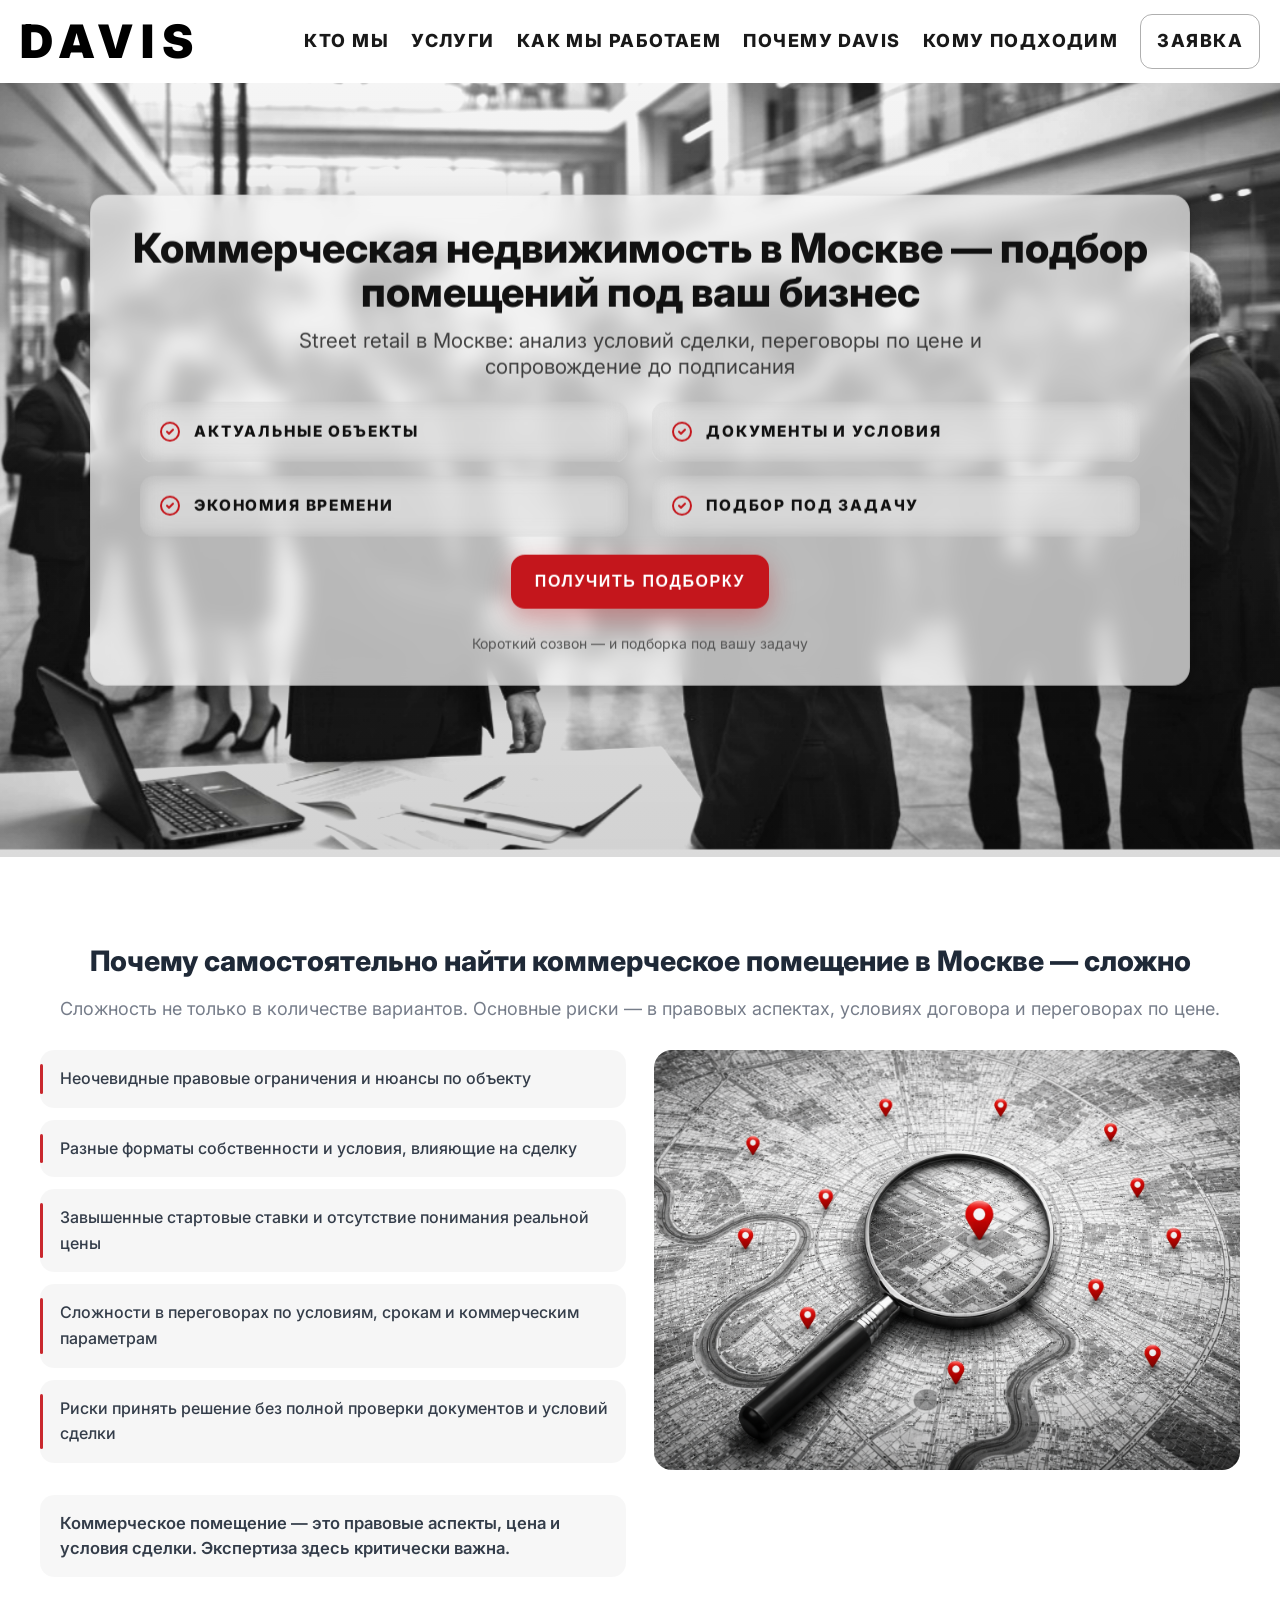
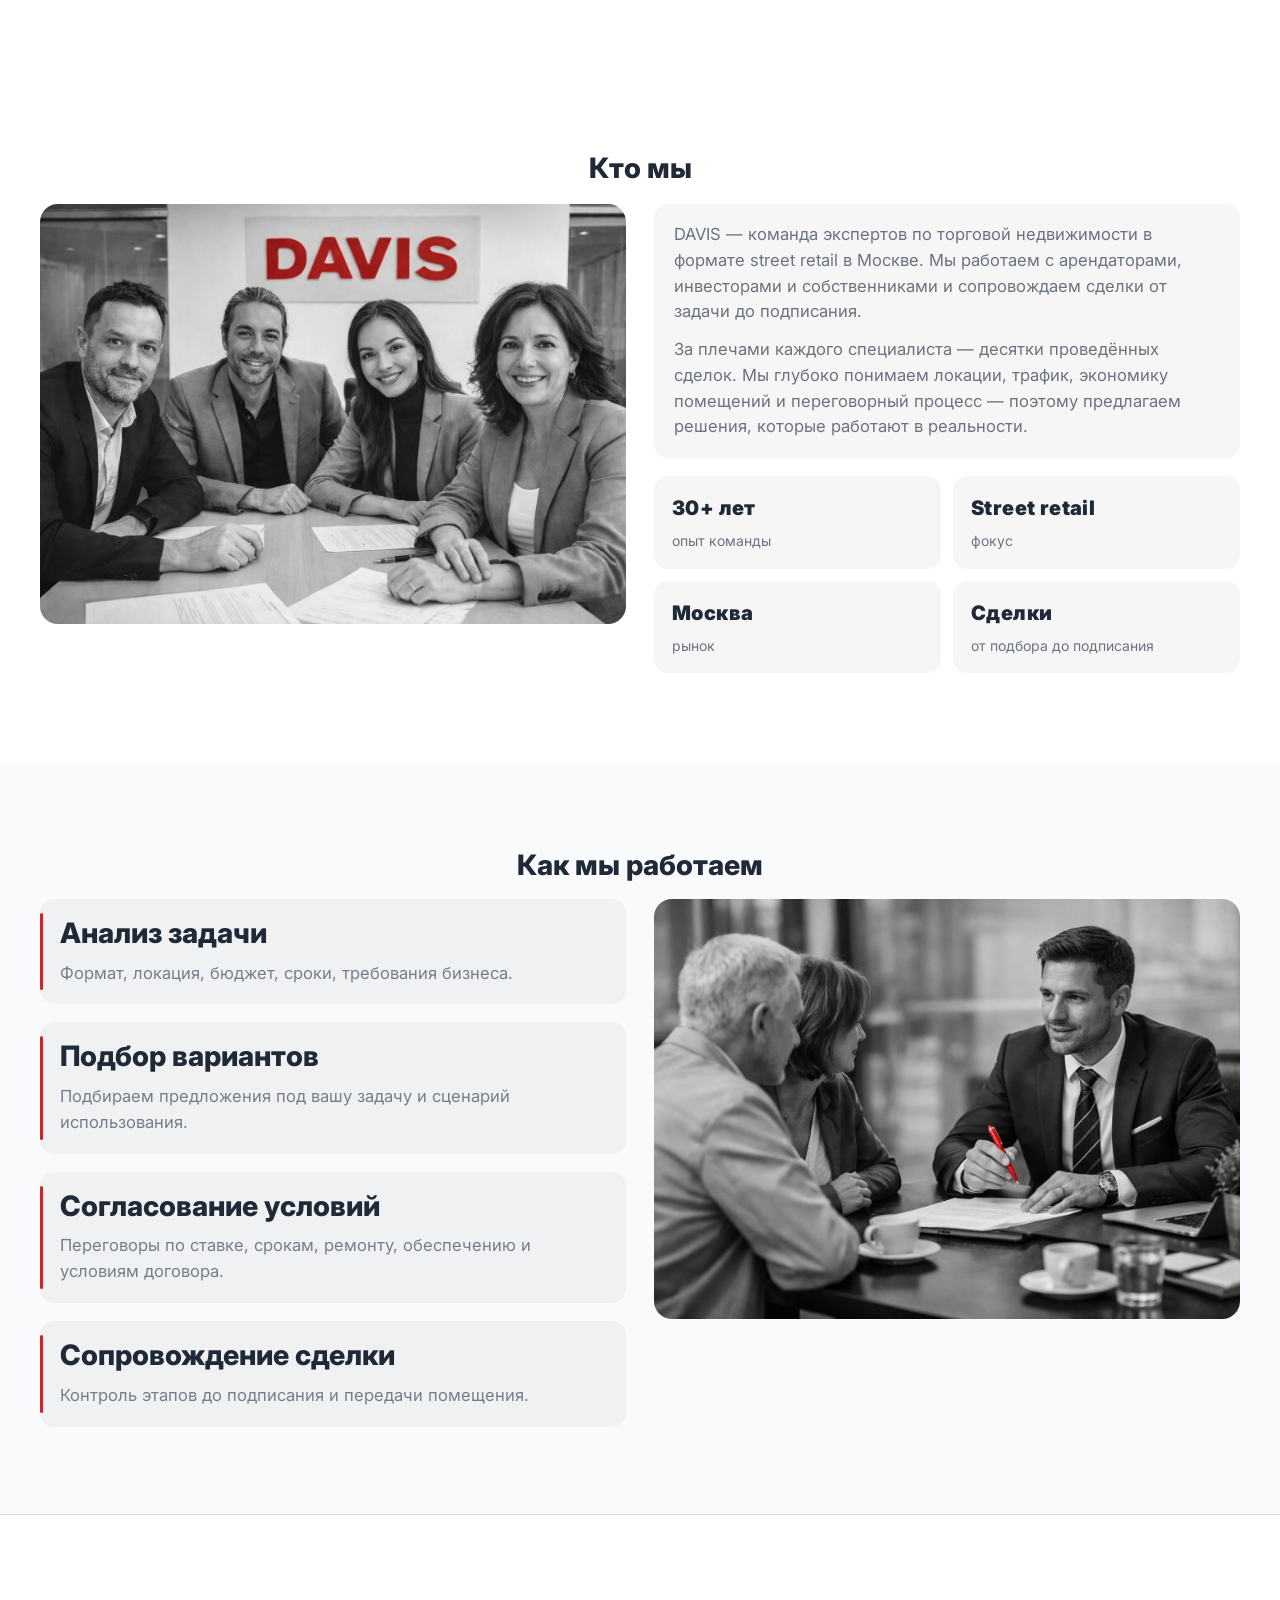
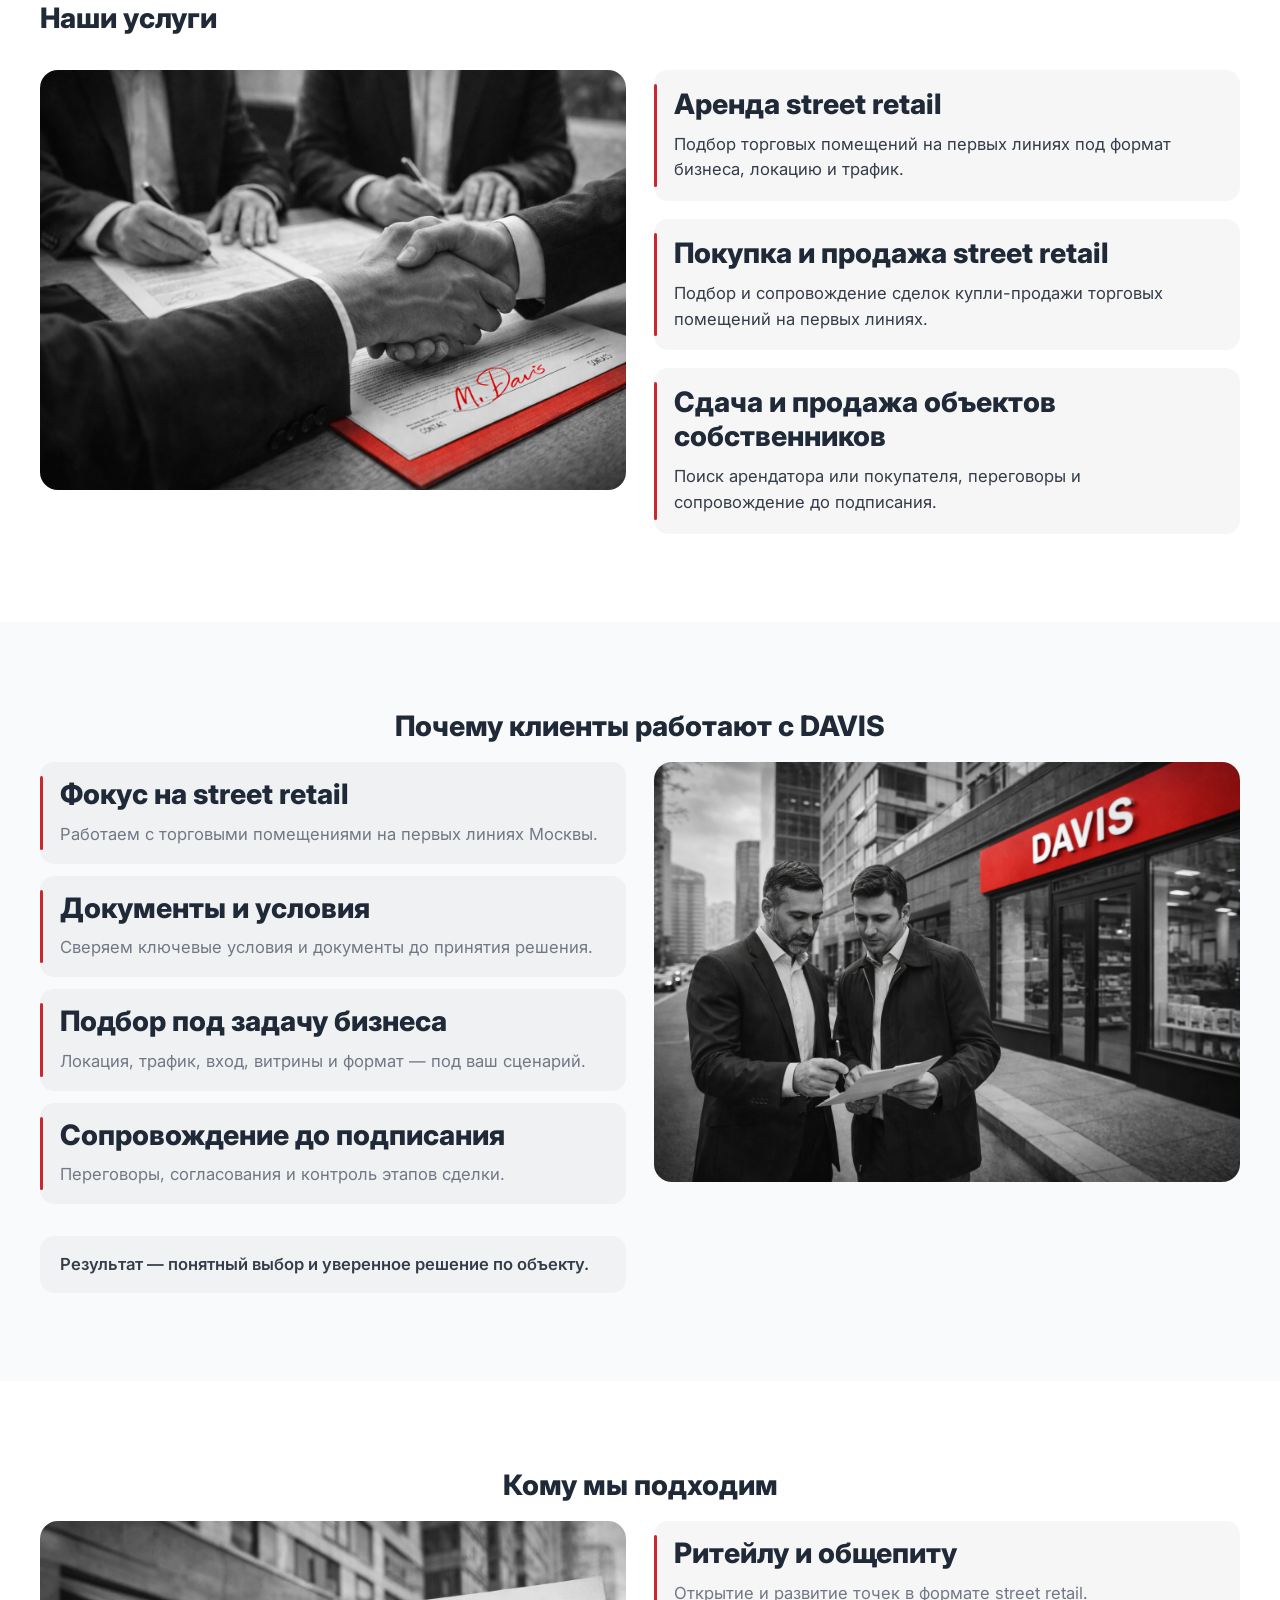
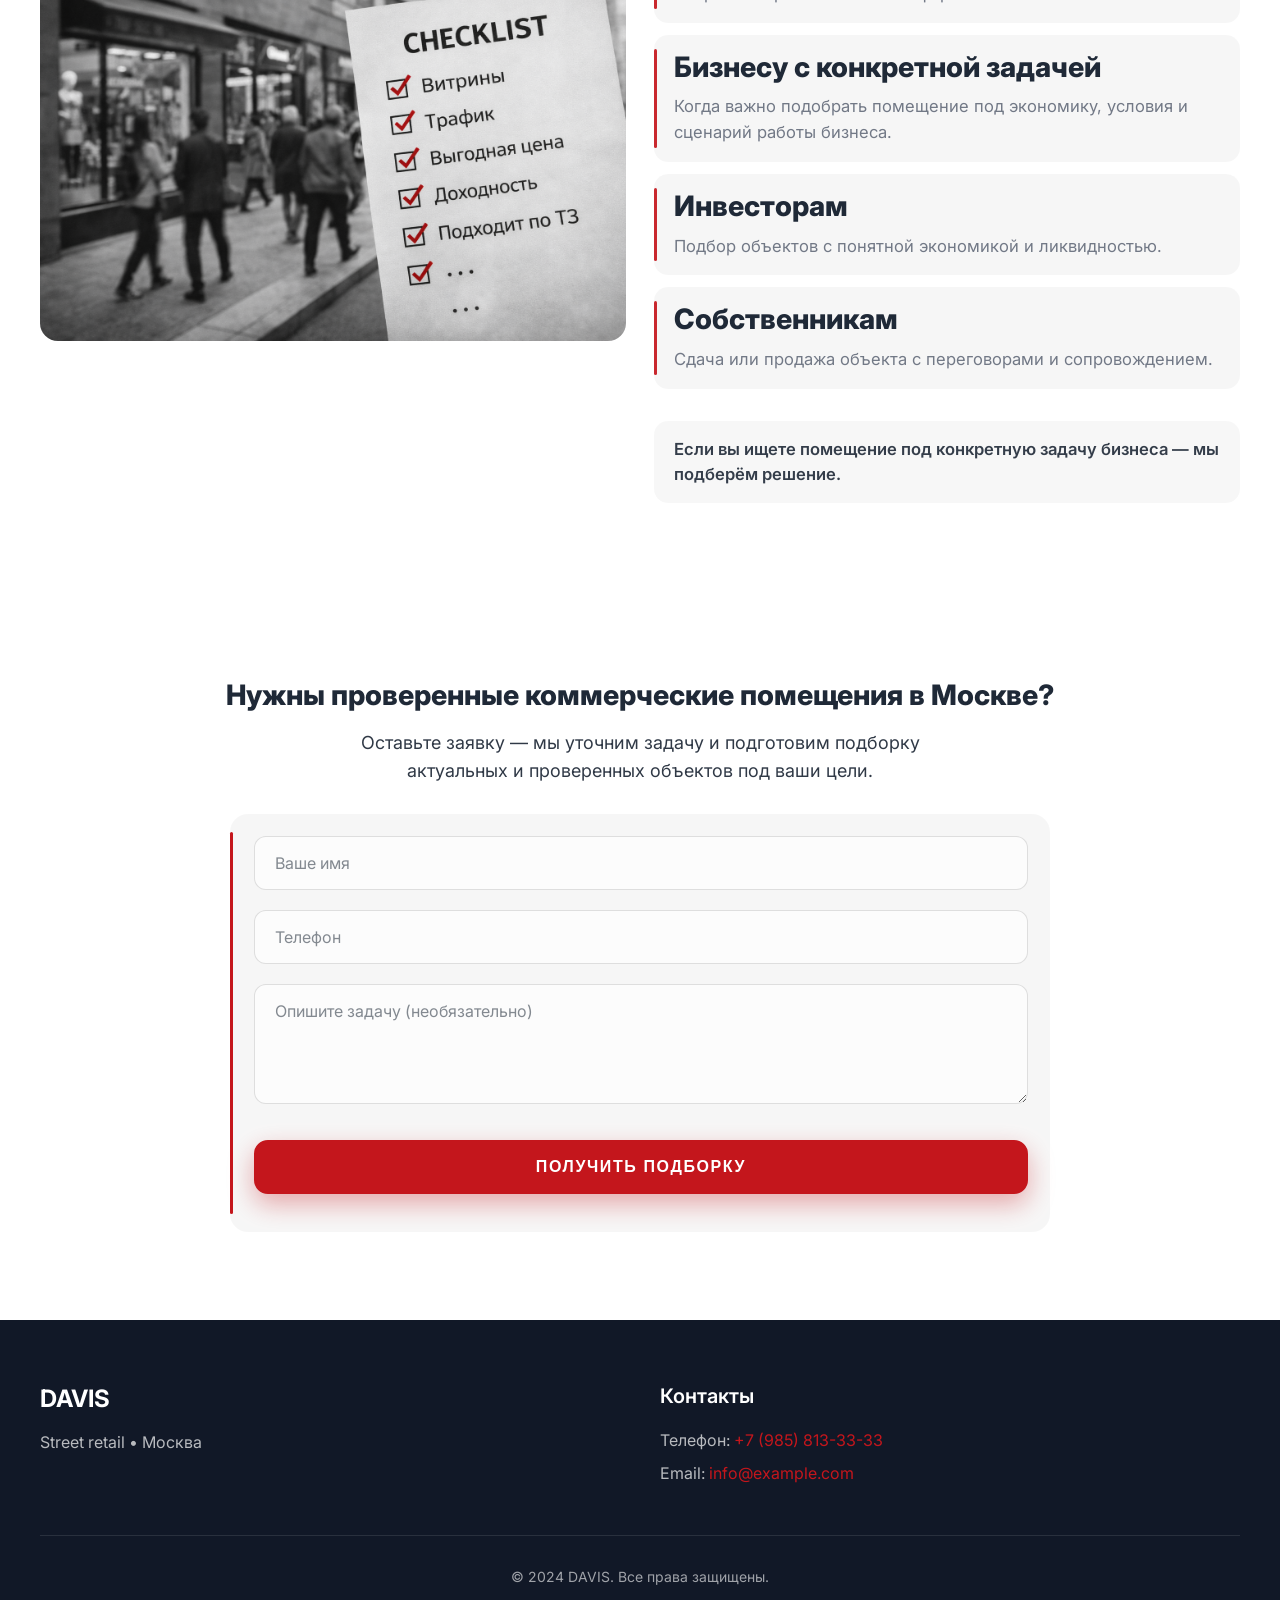
==== commit f1906a3e: "update hero image and footer phone - Fix hero subtitle wrapping on desktop - Replace hero background" ====
--- a/index.html
+++ b/index.html
@@ -355,7 +355,7 @@
                 </div>
                 <div class="footer-contacts">
                     <h4>Контакты</h4>
-                    <p>Телефон: <a href="tel:+79999999999">+7 (999) 999-99-99</a></p>
+                    <p>Телефон: <a href="tel:+79858133333">+7 (985) 813-33-33</a></p>
                     <p>Email: <a href="mailto:info@example.com">info@example.com</a></p>
                 </div>
             </div>
--- a/assets/css/style.css
+++ b/assets/css/style.css
@@ -102,16 +102,15 @@
     opacity: 0.92;
     font-weight: 400;
     color: #333;
-}
-
-/* Разрешаем переносы для заголовка */
+    max-width: 65ch;
+    margin-left: auto;
+    margin-right: auto;
+}
+
+/* Разрешаем переносы для заголовка (и подзаголовка тоже) */
 @media (min-width: 901px){
   .hero-title{
     white-space: normal;
-  }
-  .hero-subtitle{
-    white-space: nowrap;
-    overflow: visible;
   }
 }
 
